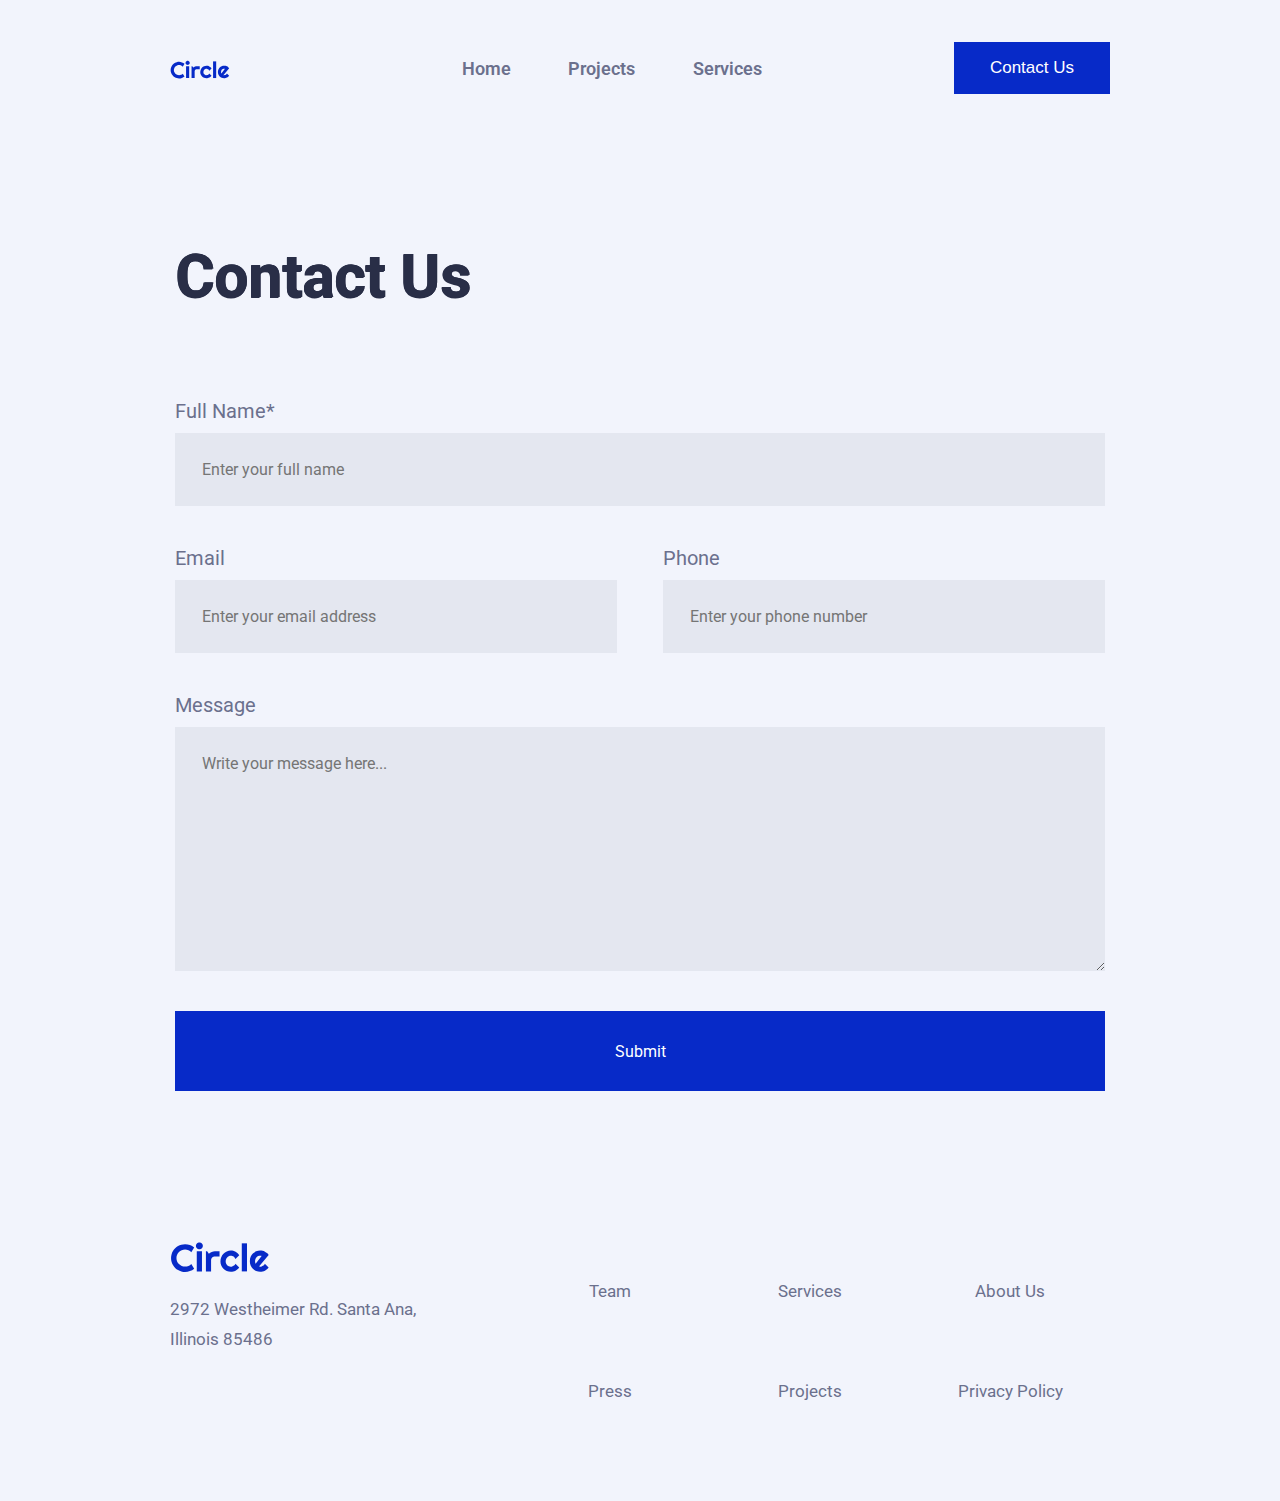
==== contact.html @ 3a1448d5 "project and contact section done + mobile" ====
<!DOCTYPE html>
<html>
  <head>
    <meta charset="utf-8" />
    <meta http-equiv="X-UA-Compatible" content="IE=edge" />
    <title>Mid Term Project</title>
    <meta content="width=device-width, initial-scale=1" name="viewport" />
    <link
      rel="stylesheet"
      type="text/css"
      media="screen"
      href="./css/styles.css"
    />
    <script src="./js/index.js"></script>
  </head>
  <body>
    <div id="container">
      <navbar>
        <img id="navbar-logo" src="./assets/circle.svg" />
        <ul id="navbar-menu">
          <li><a class="menuItem" href="./index.html">Home</a></li>
          <li><a class="menuItem" href="./project.html">Projects</a></li>
          <li><a class="menuItem" href="#services-section">Services</a></li>
        </ul>
        <button class="header-button">Contact Us</button>
        <img id="menu" src="assets/nav-menu.png" />
      </navbar>
      <form action="#">
        <h1 class="title">Contact Us</h1>
        <div class="input-container">
          <label for="name">Full Name*</label>
          <input
            type="name"
            id="name"
            placeholder="Enter your full name"
            required
          />
        </div>
        <div class="middle-section">
          <div class="input-container">
            <label for="email">Email</label>
            <input
              type="email"
              id="email"
              placeholder="Enter your email address"
              required
            />
          </div>
          <div class="input-container">
            <label for="phone">Phone</label>
            <input
              type="phone"
              id="phone"
              placeholder="Enter your phone number"
              required
            />
          </div>
        </div>
        <label for="message">Message</label>
        <textarea
          id="message"
          cols="30"
          rows="10"
          placeholder="Write your message here..."
          required
        ></textarea>
        <input type="submit" value="Submit" class="submit-btn" />
      </form>
      <footer>
        <div class="footer-logo">
          <img src="./assets/circle.svg" />
          <p>
            2972 Westheimer Rd. Santa Ana,<br />
            Illinois 85486
          </p>
        </div>
        <div class="footer-links">
          <p class="team">Team</p>
          <p class="services">Services</p>
          <p class="about">About Us</p>
          <p class="press">Press</p>
          <p class="projects">Projects</p>
          <p class="privacy">Privacy Policy</p>
        </div>
      </footer>
    </div>
  </body>
</html>
---- css/styles.css ----
@import url("https://fonts.googleapis.com/css2?family=Roboto&display=swap");

body {
  font-family: "Roboto", sans-serif;
  font-size: 18px;
  margin: 0px;
  background-color: #f2f4fc;
}

#navbar-logo {
  width: 60px;
  margin-bottom: 15px;
}

navbar {
  padding-top: 40px;
  display: flex;
  justify-content: space-between;
  align-items: flex-end;
  margin-right: 170px;
  margin-left: 170px;
}

navbar #navbar-menu {
  display: flex;
  justify-content: space-between;
  width: 300px;
  margin-bottom: 15px;
  list-style: none;
  cursor: pointer;
}

navbar a {
  color: #6b708d;
  font-weight: 600;
  text-decoration: none;
}

navbar a:hover {
  color: #072ac8;
}

header {
  margin-top: 100px;
  margin-left: 170px;
  margin-right: 170px;
  display: flex;
  margin-bottom: 130px;
}

.header-image {
  background-image: url("../assets/hero-image.png");
  height: 650px;
  width: 50%;
  background-repeat: no-repeat;
  background-size: contain;
  position: relative;
}

.header-text {
  width: 50%;
  font-stretch: expanded;
  padding-top: 5%;
}

.title {
  color: #292e47;
  text-shadow: 0px 0.5px, 0.5px 0px, 0.5px 0px;
  font-size: 3.75rem;
  line-height: 65px;
}

.header-subtitle {
  line-height: 150%;
  color: #6b708d;
  font-weight: 500;
  font-size: 20px;
  margin-bottom: 40px;
}

.article-title {
  color: #292e47;
  font-size: 3.75rem;
  margin-bottom: 10px;
  text-shadow: 0px 0.5px, 0.5px 0px, 0.5px 0px;
}

.article-subtitle {
  color: #6b708d;
  font-weight: 600;
  font-size: 24px;
  margin-bottom: 80px;
}

.article-date {
  font-size: 21px;
  font-weight: 500;
  color: #292e47;
}

.article-date span {
  color: #6b708d;
}

.subtitle-container {
  display: flex;
  justify-content: space-between;
}

#article-image {
  background-image: url(../assets/1.jpg);
  background-repeat: no-repeat;
  background-size: 100%;
  background-position: center;
  height: 500px;
  position: relative;
  margin-bottom: 70px;
}

#article-image::after {
  content: "";
  width: 100%;
  height: 100%;
  position: absolute;
  background: inherit;
  background-position: center center;
  filter: drop-shadow(0px 0px 0px rgba(0, 0, 0, 0.1)) blur(20px);
  z-index: -1;
}

article p {
  color: #6b708d;
  font-size: 20px;
  line-height: 30px;
}

.header-button {
  color: #ffff;
  background-color: #072ac8;
  padding: 16px 36px;
  font-size: 17px;
  border: none;
  cursor: pointer;
}

.header-card1 {
  width: 63%;
  position: absolute;
  top: -25px;
  left: -85px;
}

.header-card2 {
  width: 58%;
  position: absolute;
  bottom: -100px;
  left: 300px;
}

.header-link {
  margin-left: 40px;
  text-decoration: none;
  color: #6b708d;
}

#logos {
  margin: 0px 170px 150px;
  display: flex;
  justify-content: space-between;
  -webkit-filter: grayscale(100%); /* Safari 6.0 - 9.0 */
  filter: grayscale(100%);
}

#menu {
  width: 30px;
  position: absolute;
  top: 25px;
  left: 30px;
  display: none;
}

#projects-section,
#services-section,
article {
  margin: 0px 170px 200px;
}

article {
  margin: 130px 170px 100px;
}

.section-title {
  color: #292e47;
  font-size: 40px;
  font-weight: 900;
  margin-bottom: 60px;
}

.card-container {
  display: flex;
  justify-content: space-between;
}

.section-card {
  background-color: white;
  box-shadow: 0px 10px 55px 20px rgba(0, 0, 0, 0.05);
  width: 31%;
}

.card-text {
  padding: 8px 30px 25px 30px;
}

.card-text h2 {
  color: #292e47;
}

.card-text p {
  color: #6b708d;
}

.card-text a {
  text-decoration: none;
}

#projects-section .section-card img {
  width: 100%;
  height: 35vh;
  object-fit: cover;
}

#client-section {
  background-color: #292e47;
  background-image: url("../assets/orbit.png");
  background-size: cover;
  height: 600px;
  margin: 0px 56px 200px;
  display: grid;
  grid-template-columns: 1fr 2.5fr 1fr;
  grid-template-rows: 1fr 1fr 1fr;
  grid-template-areas:
    "img1 heading img2"
    ". quote ."
    "img3 profile img4";
}

#client-section h2 {
  color: #ffff;
  font-size: 40px;
  grid-area: heading;
  align-self: end;
  justify-self: center;
}

#client-section h3 {
  color: #ffc600;
  font-size: 22px;
  text-align: center;
  line-height: 40px;
  font-weight: 500;
  grid-area: quote;
  align-self: center;
  justify-self: center;
}

.memoji-1 {
  grid-area: img1;
  width: 50%;
  justify-self: center;
  align-self: end;
}

.memoji-2 {
  grid-area: img2;
  width: 50%;
  justify-self: center;
  align-self: end;
}

.memoji-3 {
  grid-area: img3;
  width: 50%;
  justify-self: center;
  align-self: top;
}

.memoji-4 {
  grid-area: img4;
  width: 50%;
  justify-self: center;
  align-self: top;
}

.profile {
  grid-area: profile;
  justify-self: center;
  align-self: top;
  display: flex;
}

.profile img {
  clip-path: circle();
  height: 50px;
  margin-right: 10px;
}

.profile-text h4 {
  color: #a2d6f9;
  font-weight: 400;
  margin-top: 5px;
  margin-bottom: 0px;
}

.profile-text h5 {
  color: #ffff;
  font-weight: 400;
  margin-top: 5px;
}

.serv-img-pen {
  border-radius: 50%;
  background: url(../assets/pen.svg);
  background-position: center;
  background-repeat: no-repeat;
  background-size: 50%;
  height: 80px;
  width: 80px;
  margin-top: 30px;
  margin-left: 30px;
  background-color: #ecf7ff;
}

.serv-img-cursor {
  border-radius: 50%;
  background: url(../assets/cursor.svg);
  background-position: center;
  background-repeat: no-repeat;
  background-size: 50%;
  height: 80px;
  width: 80px;
  margin-top: 30px;
  margin-left: 30px;
  background-color: #ecf7ff;
}

.serv-img-document {
  border-radius: 50%;
  background: url(../assets/document.svg);
  background-position: center;
  background-repeat: no-repeat;
  background-size: 50%;
  height: 80px;
  width: 80px;
  margin-top: 30px;
  margin-left: 30px;
  background-color: #ecf7ff;
}

#questions-section {
  background-color: #ffc600;
  height: 500px;
  margin: 0px 56px 200px;
  display: flex;
  flex-direction: column;
  align-items: center;
  justify-content: center;
}

#questions-section button {
  color: #ffff;
  background-color: #072ac8;
  height: 80px;
  width: 40%;
  padding: 16px 36px;
  font-size: 17px;
  border: solid 2px #072ac8;
  cursor: pointer;
  margin-left: 20px;
}

.questions-text {
  display: flex;
  flex-direction: column;
  align-items: center;
  justify-content: flex-start;
}

.questions-button {
  display: flex;
  align-items: center;
  justify-content: center;
}

.questions-button input {
  height: 78px;
  width: 350px;
  font-size: 17px;
  padding-left: 65px;
  background-color: #f2f4fc;
  border: none;
  background-image: url(../assets/envelope.png);
  background-position: 20px center;
  background-size: 30px;
  background-repeat: no-repeat;
}

.questions-button input::placeholder {
  color: #292e47;
}

#questions-section h2 {
  margin-top: 0;
  margin-bottom: 10px;
}

.questions-text h3 {
  color: #292e47;
  font-weight: 400;
  font-size: 20px;
  margin-top: 10px;
  margin-bottom: 40px;
}

footer {
  margin: 0px 170px 60px;
  display: flex;
  justify-content: space-between;
}

footer p {
  color: #6b708d;
  line-height: 30px;
  font-size: 17px;
}

footer img {
  width: 100px;
}

.footer-links {
  height: 200px;
  width: 600px;
  display: grid;
  grid-template-columns: 1fr 1fr 1fr;
  grid-template-rows: 1fr 1fr;
  gap: 0px 0px;
  grid-template-areas:
    "team services about"
    "press projects privacy";
}

.team {
  grid-area: team;
  justify-self: center;
  align-self: center;
}
.services {
  grid-area: services;
  justify-self: center;
  align-self: center;
}

.about {
  grid-area: about;
  justify-self: center;
  align-self: center;
}
.press {
  grid-area: press;
  justify-self: center;
  align-self: center;
}
.projects {
  grid-area: projects;
  justify-self: center;
  align-self: center;
}
.privacy {
  grid-area: privacy;
  justify-self: center;
  align-self: center;
}

/*contact*/

form {
  margin: 150px 175px 150px;
}

form h1 {
  margin-bottom: 90px;
}

label {
  color: #6b708d;
  font-size: 1.25rem;
}

input,
textarea {
  background-color: rgba(107, 114, 141, 0.1);
  display: block;
  border: none;
  padding: 27px;
  margin-top: 10px;
  margin-bottom: 40px;
  width: 100%;
  box-sizing: border-box;
  font-size: 1rem;
  font-family: inherit;
}

.middle-section {
  display: flex;
  gap: 5%;
}

.middle-section .input-container {
  width: 100%;
}

.submit-btn {
  background-color: #072ac8;
  height: 80px;
  border: solid 2px #072ac8;
  color: #ffff;
  font-size: 1rem;
}

@media screen and (max-width: 576px) {
  #menu {
    display: block;
  }

  navbar button {
    display: none;
  }

  #navbar-logo {
    width: 100px;
  }

  navbar {
    padding-top: 20px;
    margin-right: 0px;
    margin-left: 0px;
    display: flex;
    flex-direction: column;
    align-items: center;
  }

  navbar #navbar-menu {
    display: none;
    flex-direction: column;
    width: 100%;
    margin-top: 0;
    padding-left: 0;
    margin-bottom: 0;
  }

  navbar #navbar-menu li {
    padding: 15px 30px;
    background-color: #ffff;
  }

  .header-image {
    height: 350px;
    width: 100%;
    background-position: center;
  }

  header {
    margin: 30px 30px;
    display: flex;
    flex-direction: column-reverse;
  }

  .header-card1 {
    width: 55%;
    position: absolute;
    top: -25px;
    left: -25px;
  }

  .header-card2 {
    width: 55%;
    position: absolute;
    bottom: -70px;
    left: 200px;
  }

  .header-text {
    width: 100%;
  }
  .header-title {
    font-size: 2.5rem;
    line-height: 45px;
  }

  .header-subtitle br {
    display: none;
  }

  #logos {
    margin: 0px 0px 0px;
    display: flex;
    flex-wrap: wrap;
    justify-content: space-evenly;
  }
  #logos img {
    width: 30%;
    padding: 20px;
  }

  #projects-section,
  #services-section {
    margin: 0px 0px 0px;
    padding: 30px;
  }

  .card-container {
    display: flex;
    flex-direction: column;
  }

  .section-card {
    width: 100%;
    margin-bottom: 30px;
  }

  #client-section {
    margin: 0px 0px 0px;
  }

  .memoji-1 {
    align-self: start;
    width: 110%;
  }

  .memoji-2 {
    align-self: start;
    width: 110%;
  }

  .memoji-3 {
    align-self: end;
    width: 110%;
  }

  .memoji-4 {
    align-self: end;
    width: 110%;
  }

  #client-section h2 {
    font-size: 35px;
    margin-left: 20px;
  }

  #questions-section {
    margin: 0px 0px 30px;
  }

  .questions-text {
    width: 300px;
    text-align: center;
    align-items: center;
    justify-content: center;
  }

  .questions-button {
    display: flex;
    flex-direction: column;
  }

  .questions-button input {
    width: 90%;
    margin-bottom: 20px;
  }

  #questions-section button {
    width: 114%;
    margin-left: 0px;
  }

  footer {
    margin: 0px 0px 0px;
    padding: 30px;
    height: 300px;
    flex-direction: column;
    justify-content: start;
  }

  .footer-links {
    width: 100%;
    display: grid;
  }

  .team,
  .services,
  .about,
  .press,
  .projects,
  .privacy {
    justify-self: flex-start;
    align-self: flex-start;
  }

  /*project page*/
  article {
    margin: 30px 30px;
  }

  .subtitle-container {
    flex-direction: column;
  }
  .article-subtitle {
    margin-bottom: 0px;
  }
  #article-image {
    height: 400px;
    margin-bottom: 0px;
  }

  /*contact page*/
  form {
    margin: 30px 30px;
  }
  .middle-section {
    display: block;
  }
}
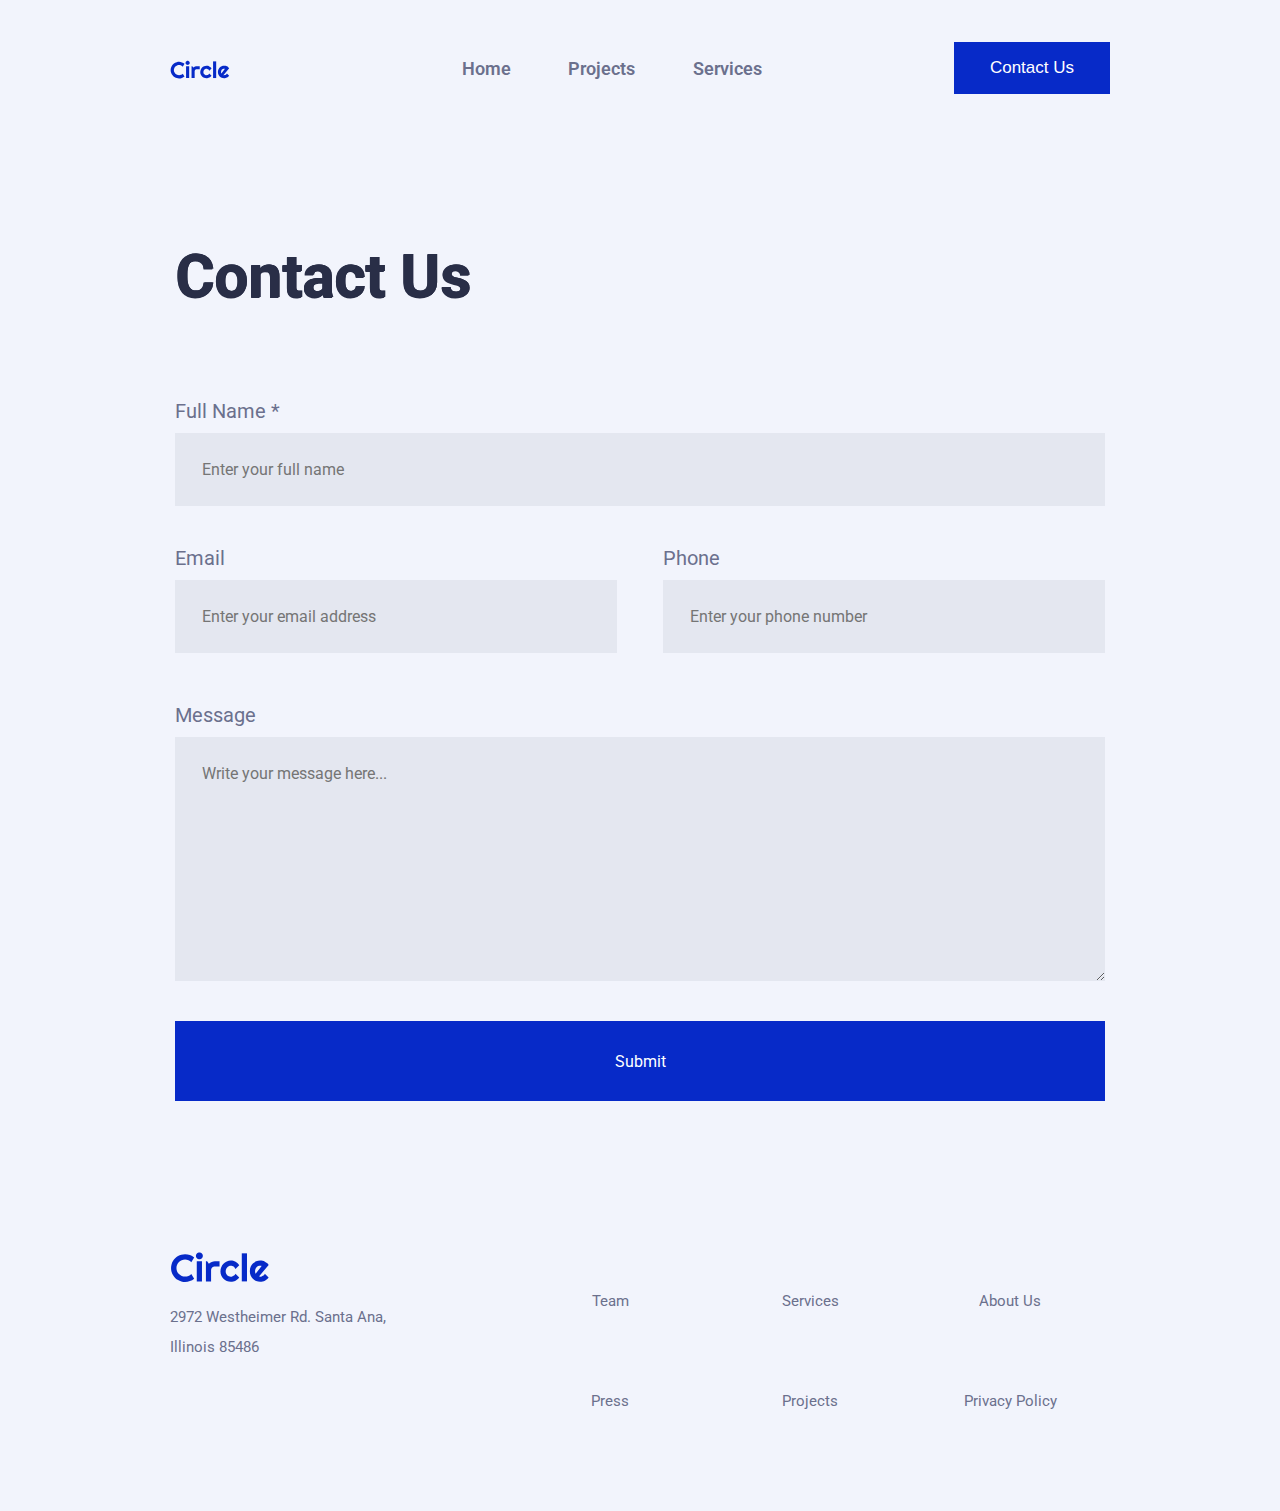
==== commit 56167441: "contact form, fetch - project done" ====
--- a/contact.html
+++ b/contact.html
@@ -17,7 +17,7 @@
     <div id="container">
       <navbar>
         <img id="navbar-logo" src="./assets/circle.svg" />
-        <ul id="navbar-menu">
+        <ul id="navbar-menu" class="show">
           <li><a class="menuItem" href="./index.html">Home</a></li>
           <li><a class="menuItem" href="./project.html">Projects</a></li>
           <li><a class="menuItem" href="#services-section">Services</a></li>
@@ -25,10 +25,10 @@
         <button class="header-button">Contact Us</button>
         <img id="menu" src="assets/nav-menu.png" />
       </navbar>
-      <form action="#">
+      <form id="form">
         <h1 class="title">Contact Us</h1>
         <div class="input-container">
-          <label for="name">Full Name*</label>
+          <label for="name">Full Name *</label>
           <input
             type="name"
             id="name"
@@ -47,23 +47,28 @@
             />
           </div>
           <div class="input-container">
-            <label for="phone">Phone</label>
+            <label for="tel">Phone</label>
             <input
-              type="phone"
+              type="tel"
               id="phone"
               placeholder="Enter your phone number"
               required
             />
+            <span id="phone-error"></span>
           </div>
         </div>
-        <label for="message">Message</label>
-        <textarea
-          id="message"
-          cols="30"
-          rows="10"
-          placeholder="Write your message here..."
-          required
-        ></textarea>
+        <div class="input-container">
+          <label for="message">Message</label>
+          <textarea
+            id="message"
+            cols="30"
+            rows="10"
+            placeholder="Write your message here..."
+            required
+          ></textarea>
+          <span id="message-error"></span>
+        </div>
+
         <input type="submit" value="Submit" class="submit-btn" />
       </form>
       <footer>
--- a/css/styles.css
+++ b/css/styles.css
@@ -22,7 +22,6 @@
 }
 
 navbar #navbar-menu {
-  display: flex;
   justify-content: space-between;
   width: 300px;
   margin-bottom: 15px;
@@ -38,6 +37,14 @@
 
 navbar a:hover {
   color: #072ac8;
+}
+
+.hidden {
+  display: none;
+}
+
+.show {
+  display: flex;
 }
 
 header {
@@ -141,6 +148,12 @@
   font-size: 17px;
   border: none;
   cursor: pointer;
+  box-shadow: inset 0 0 0 0 #8294e0;
+  transition: ease-out 0.4s;
+}
+
+.header-button:hover {
+  box-shadow: inset 200px 0 0 0 #685aff;
 }
 
 .header-card1 {
@@ -246,7 +259,7 @@
 
 #client-section h2 {
   color: #ffff;
-  font-size: 40px;
+  font-size: 2.22rem;
   grid-area: heading;
   align-self: end;
   justify-self: center;
@@ -254,7 +267,7 @@
 
 #client-section h3 {
   color: #ffc600;
-  font-size: 22px;
+  font-size: 1.22rem;
   text-align: center;
   line-height: 40px;
   font-weight: 500;
@@ -372,7 +385,7 @@
   height: 80px;
   width: 40%;
   padding: 16px 36px;
-  font-size: 17px;
+  font-size: 0.94rem;
   border: solid 2px #072ac8;
   cursor: pointer;
   margin-left: 20px;
@@ -394,7 +407,7 @@
 .questions-button input {
   height: 78px;
   width: 350px;
-  font-size: 17px;
+  font-size: 0.94rem;
   padding-left: 65px;
   background-color: #f2f4fc;
   border: none;
@@ -416,7 +429,7 @@
 .questions-text h3 {
   color: #292e47;
   font-weight: 400;
-  font-size: 20px;
+  font-size: 1.11rem;
   margin-top: 10px;
   margin-bottom: 40px;
 }
@@ -430,7 +443,7 @@
 footer p {
   color: #6b708d;
   line-height: 30px;
-  font-size: 17px;
+  font-size: 0.94rem;
 }
 
 footer img {
@@ -496,14 +509,14 @@
   font-size: 1.25rem;
 }
 
-input,
+form input,
 textarea {
   background-color: rgba(107, 114, 141, 0.1);
   display: block;
   border: none;
   padding: 27px;
   margin-top: 10px;
-  margin-bottom: 40px;
+  margin-bottom: 10px;
   width: 100%;
   box-sizing: border-box;
   font-size: 1rem;
@@ -519,12 +532,23 @@
   width: 100%;
 }
 
+.input-container {
+  margin-bottom: 40px;
+}
+
 .submit-btn {
+  cursor: pointer;
   background-color: #072ac8;
   height: 80px;
   border: solid 2px #072ac8;
   color: #ffff;
   font-size: 1rem;
+}
+
+#phone-error,
+#message-error {
+  font-size: 1rem;
+  color: red;
 }
 
 @media screen and (max-width: 576px) {
@@ -550,7 +574,6 @@
   }
 
   navbar #navbar-menu {
-    display: none;
     flex-direction: column;
     width: 100%;
     margin-top: 0;
@@ -653,7 +676,7 @@
   }
 
   #client-section h2 {
-    font-size: 35px;
+    font-size: 1.94rem;
     margin-left: 20px;
   }
 
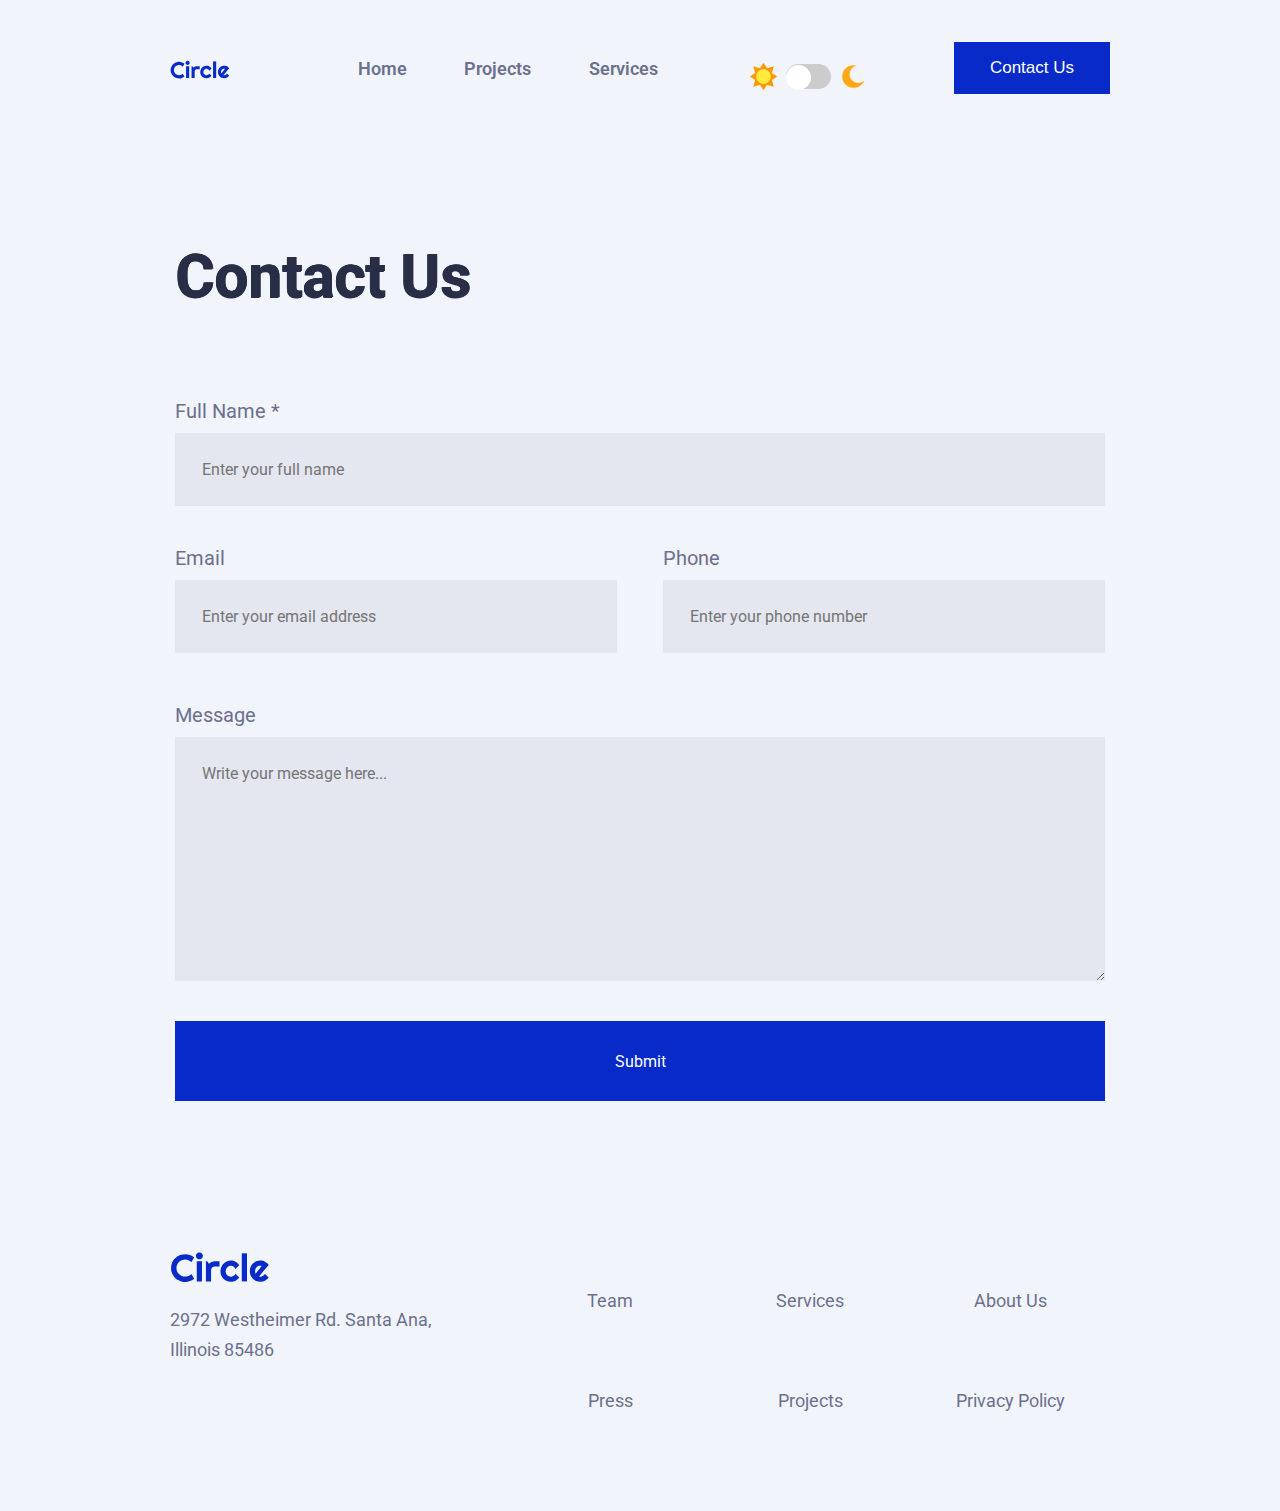
==== commit 26f164b6: "dark/light mode implemented" ====
--- a/contact.html
+++ b/contact.html
@@ -22,6 +22,14 @@
           <li><a class="menuItem" href="./project.html">Projects</a></li>
           <li><a class="menuItem" href="#services-section">Services</a></li>
         </ul>
+        <div id="web-mode">
+          <img class="sun" src="assets/sun.png" />
+          <label class="mode-switch">
+            <input type="checkbox" />
+            <span class="slider"></span>
+          </label>
+          <img class="moon" src="assets/moon.png" />
+        </div>
         <button class="header-button">Contact Us</button>
         <img id="menu" src="assets/nav-menu.png" />
       </navbar>
--- a/css/styles.css
+++ b/css/styles.css
@@ -77,12 +77,33 @@
   line-height: 65px;
 }
 
+.title span {
+  color: #292e47;
+  text-shadow: 0px 0.5px, 0.5px 0px, 0.5px 0px;
+  font-size: 3.75rem;
+  line-height: 65px;
+  display: block;
+  animation: reveal 1s cubic-bezier(0.77, 0, 0.175, 1) 0.5s;
+}
+
 .header-subtitle {
   line-height: 150%;
   color: #6b708d;
   font-weight: 500;
   font-size: 20px;
   margin-bottom: 40px;
+  animation: reveal 1s cubic-bezier(0.77, 0, 0.175, 1) 0.5s;
+}
+
+@keyframes reveal {
+  0% {
+    opacity: 0;
+    transform: translateX(-600px);
+  }
+  100% {
+    opacity: 1;
+    transform: translate(0, 0);
+  }
 }
 
 .article-title {
@@ -180,7 +201,6 @@
   margin: 0px 170px 150px;
   display: flex;
   justify-content: space-between;
-  -webkit-filter: grayscale(100%); /* Safari 6.0 - 9.0 */
   filter: grayscale(100%);
 }
 
@@ -267,13 +287,27 @@
 
 #client-section h3 {
   color: #ffc600;
-  font-size: 1.22rem;
+  font-size: 1.5rem;
   text-align: center;
   line-height: 40px;
   font-weight: 500;
   grid-area: quote;
   align-self: center;
   justify-self: center;
+}
+
+.grow {
+  transition: all 0.2s ease-in-out;
+}
+.grow:hover {
+  transform: scale(1.1);
+}
+
+.resize {
+  transition: all 0.2s ease-in-out;
+}
+.resize:hover {
+  transform: scale(1.3);
 }
 
 .memoji-1 {
@@ -443,7 +477,7 @@
 footer p {
   color: #6b708d;
   line-height: 30px;
-  font-size: 0.94rem;
+  font-size: 1.1rem;
 }
 
 footer img {
@@ -551,7 +585,105 @@
   color: red;
 }
 
+/*light-mode dark-mode*/
+#web-mode {
+  display: flex;
+  justify-content: space-between;
+  align-items: center;
+  width: 120px;
+}
+
+#web-mode .sun {
+  height: 35px;
+}
+#web-mode .moon {
+  height: 25px;
+  margin-left: 5px;
+}
+
+/* The switch - the box around the slider */
+.mode-switch {
+  position: relative;
+  display: inline-block;
+  width: 45px;
+  height: 25px;
+}
+
+.slider {
+  position: absolute;
+  cursor: pointer;
+  top: 0;
+  left: 0;
+  right: 0;
+  bottom: 0;
+  background-color: #ccc;
+  transition: 0.4s;
+  border-radius: 51px;
+}
+
+.slider:before {
+  position: absolute;
+  content: "";
+  height: 25px;
+  width: 25px;
+  top: 1px;
+  bottom: 2px;
+  background-color: white;
+  -webkit-transition: 0.4s;
+  transition: 0.4s;
+  border-radius: 50%;
+}
+
+input:checked + .slider {
+  background-color: #072ac8;
+}
+
+input:checked + .slider:before {
+  transform: translateX(25px);
+}
+
+.dark {
+  background-color: #292e47;
+}
+
+body.dark .header-text .title span,
+body.dark .card-text h2,
+body.dark .card-text p,
+body.dark .card-text a,
+body.dark .article-title,
+body.dark form h1 {
+  color: white;
+}
+
+body.dark navbar a,
+body.dark header h2,
+body.dark header .header-link,
+body.dark footer p,
+body.dark article p,
+body.dark .article-subtitle p,
+body.dark .subtitle-container h2,
+body.dark form label {
+  color: #9fa4c3;
+}
+
+body.dark navbar a:hover {
+  color: #072ac8;
+}
+
+body.dark .section-card,
+body.dark #client-section {
+  background-color: #585c78;
+}
+
+body.dark #logos {
+  filter: grayscale(0%);
+}
+
 @media screen and (max-width: 576px) {
+  #web-mode {
+    display: none;
+  }
+
   #menu {
     display: block;
   }
@@ -749,6 +881,13 @@
   form {
     margin: 30px 30px;
   }
+
+  form .title {
+    color: #292e47;
+    text-shadow: 0px 0.5px, 0.5px 0px, 0.5px 0px;
+    font-size: 3.75rem;
+    line-height: 65px;
+  }
   .middle-section {
     display: block;
   }
